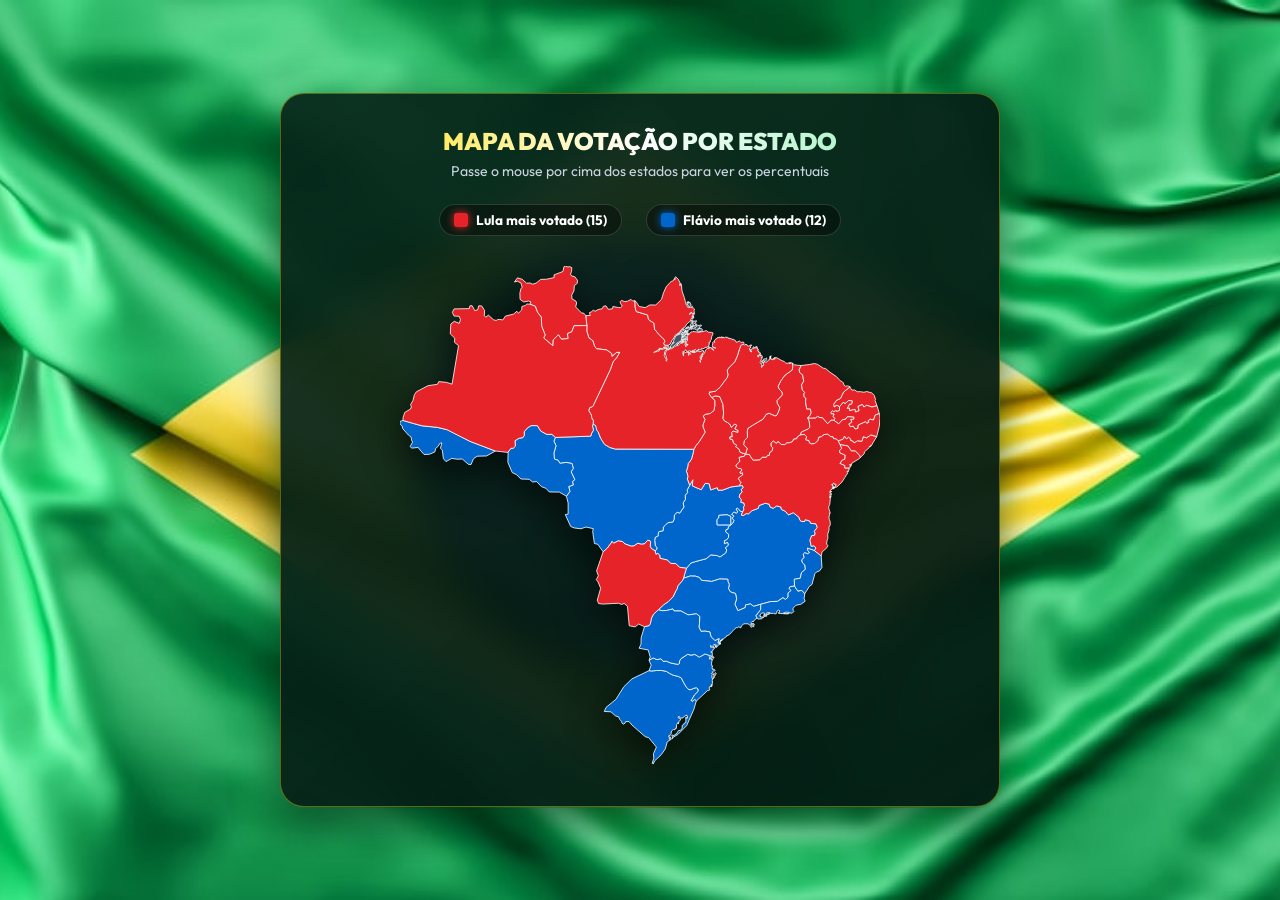
==== mapa.html @ a0fb15d9 "feat: integrar dados reais TSE 2026 e mapa interativo por estado" ====
<!DOCTYPE html>
<html lang="pt-BR">
<head>
  <meta charset="UTF-8">
  <meta name="viewport" content="width=device-width, initial-scale=1.0">
  <title>Mapa da Votação por Estado • Brasil</title>
  <link rel="preconnect" href="https://fonts.googleapis.com">
  <link rel="preconnect" href="https://fonts.gstatic.com" crossorigin>
  <link href="https://fonts.googleapis.com/css2?family=Outfit:wght@500;700;800;900&family=JetBrains+Mono:wght@600;800&display=swap" rel="stylesheet">
  <style>
    * {
      box-sizing: border-box;
      margin: 0;
      padding: 0;
    }

    body {
      font-family: 'Outfit', sans-serif;
      background: #061a12 url('assets/bandeira-brasil.jpg') center center / cover no-repeat fixed;
      color: #ffffff;
      min-height: 100vh;
      display: flex;
      flex-direction: column;
      align-items: center;
      justify-content: center;
      padding: 24px;
    }

    .map-card-standalone {
      background: linear-gradient(135deg, rgba(6, 36, 25, 0.92), rgba(4, 25, 18, 0.95));
      backdrop-filter: blur(20px);
      border: 1px solid rgba(255, 223, 0, 0.35);
      border-radius: 24px;
      padding: 32px;
      max-width: 720px;
      width: 100%;
      box-shadow: 0 16px 45px rgba(0, 0, 0, 0.5), 0 0 30px rgba(0, 156, 59, 0.25);
      position: relative;
    }

    .header-box {
      text-align: center;
      margin-bottom: 24px;
    }

    .header-box h1 {
      font-size: 1.5rem;
      font-weight: 900;
      background: linear-gradient(90deg, #ffdf00, #ffffff, #86efac);
      -webkit-background-clip: text;
      -webkit-text-fill-color: transparent;
      margin-bottom: 6px;
    }

    .header-box p {
      font-size: 0.88rem;
      color: #cbd5e1;
    }

    .legend-bar {
      display: flex;
      justify-content: center;
      gap: 24px;
      margin-bottom: 20px;
    }

    .legend-pill {
      display: flex;
      align-items: center;
      gap: 8px;
      font-size: 0.85rem;
      font-weight: 700;
      background: rgba(0, 0, 0, 0.4);
      padding: 6px 14px;
      border-radius: 999px;
      border: 1px solid rgba(255, 255, 255, 0.15);
    }

    .box-red { width: 14px; height: 14px; background: #e52329; border-radius: 3px; box-shadow: 0 0 8px #e52329; }
    .box-blue { width: 14px; height: 14px; background: #0066cc; border-radius: 3px; box-shadow: 0 0 8px #0066cc; }

    .map-frame {
      display: flex;
      justify-content: center;
      align-items: center;
      position: relative;
      padding: 10px;
    }

    .brazil-svg {
      width: 100%;
      max-width: 480px;
      height: auto;
      filter: drop-shadow(0 10px 20px rgba(0, 0, 0, 0.6));
    }

    /* Cores dos Estados - Customização solicitada */
    .state {
      cursor: pointer;
      fill: #475569;
      stroke: #ffffff;
      stroke-width: 0.6px;
      transition: fill 0.2s ease, filter 0.2s ease, stroke 0.2s ease;
    }

    .state.state-lula {
      fill: #e52329;
    }

    .state.state-flavio {
      fill: #0066cc;
    }

    .state:hover {
      filter: brightness(1.3) drop-shadow(0 0 6px rgba(255, 255, 255, 0.85));
      stroke: #ffdf00 !important;
      stroke-width: 1.8px !important;
    }

    /* Tooltip */
    .map-tooltip {
      position: fixed;
      pointer-events: none;
      background: rgba(10, 15, 26, 0.96);
      border: 1px solid #ffdf00;
      border-radius: 12px;
      padding: 10px 14px;
      box-shadow: 0 10px 30px rgba(0, 0, 0, 0.85);
      z-index: 99999;
      min-width: 190px;
      transform: translate(-50%, -120%);
      transition: opacity 0.15s ease, transform 0.15s ease;
    }

    .map-tooltip.hidden {
      opacity: 0;
      visibility: hidden;
    }

    .tt-header {
      display: flex;
      justify-content: space-between;
      align-items: baseline;
      border-bottom: 1px solid rgba(255, 255, 255, 0.15);
      padding-bottom: 4px;
      margin-bottom: 8px;
    }

    .tt-name { font-weight: 800; font-size: 0.92rem; color: #fff; }
    .tt-uf { font-family: 'JetBrains Mono', monospace; font-size: 0.75rem; color: #ffdf00; font-weight: 900; }

    .tt-cand-line {
      display: flex;
      justify-content: space-between;
      align-items: center;
      font-size: 0.82rem;
      margin-bottom: 4px;
    }

    .tt-cand-line strong {
      font-family: 'JetBrains Mono', monospace;
      font-weight: 800;
    }

    .tt-lula strong { color: #f87171; }
    .tt-flavio strong { color: #60a5fa; }

    .tt-status {
      margin-top: 6px;
      font-size: 0.74rem;
      font-weight: 700;
      text-align: center;
      padding: 3px 6px;
      border-radius: 6px;
      background: rgba(255, 255, 255, 0.08);
      color: #e2e8f0;
    }
  </style>
</head>
<body>

  <div class="map-card-standalone">
    <div class="header-box">
      <h1>MAPA DA VOTAÇÃO POR ESTADO</h1>
      <p>Passe o mouse por cima dos estados para ver os percentuais</p>
    </div>

    <div class="legend-bar">
      <div class="legend-pill">
        <span class="box-red"></span>
        <span>Lula mais votado (<strong id="count-lula">14</strong>)</span>
      </div>
      <div class="legend-pill">
        <span class="box-blue"></span>
        <span>Flávio mais votado (<strong id="count-flavio">13</strong>)</span>
      </div>
    </div>

    <div class="map-frame">
      <svg version="1.1" id="Layer_1" xmlns="http://www.w3.org/2000/svg" xmlns:xlink="http://www.w3.org/1999/xlink" x="0px" y="0px"
           class="brazil-svg" viewBox="0 0 353.845 367.766" enable-background="new 0 0 353.845 367.766"
           xml:space="preserve">
      <g>
          <polygon fill="#F3F3F3" stroke="#FFFFFF" stroke-linecap="round" stroke-linejoin="round" stroke-miterlimit="10" points="
              319.646,163.646 319.099,164.092 320.047,163.646 320.246,163.147 319.696,162.899     "/>
          <g>
              <polygon class="state" stroke="#FFFFFF" stroke-linecap="round" stroke-linejoin="round" stroke-miterlimit="10" points="
                  262.933,59.372 262.634,58.974 262.284,59.77 262.385,60.018" />

              <polygon class="state" stroke="#FFFFFF" stroke-linecap="round" stroke-linejoin="round" stroke-miterlimit="10" points="
                  260.837,59.72 260.486,59.57 260.137,60.118 260.387,60.217" />

              <polygon class="state" stroke="#FFFFFF" stroke-linecap="round" stroke-linejoin="round" stroke-miterlimit="10" points="
                  268.775,70.112 269.623,69.864 269.923,69.565 270.521,69.019 270.223,68.67 270.422,68.024 270.072,67.875 269.523,68.372
                  268.075,68.621 267.776,69.267 268.325,70.063" />

              <polygon class="state" stroke="#FFFFFF" stroke-linecap="round" stroke-linejoin="round" stroke-miterlimit="10" points="
                  266.977,69.715 266.478,70.709 266.878,71.256 266.429,71.853 266.627,72.002 267.525,71.206 267.576,70.709 267.276,70.46
                  267.326,69.963" />

              <polygon class="state" stroke="#FFFFFF" stroke-linecap="round" stroke-linejoin="round" stroke-miterlimit="10" points="
                  273.268,67.129 272.519,67.328 272.469,67.676 273.217,67.477" />

              <polygon class="state" stroke="#FFFFFF" stroke-linecap="round" stroke-linejoin="round" stroke-miterlimit="10" points="
                  273.168,66.682 273.667,66.582 273.667,66.283 272.868,66.532 272.469,66.98 273.168,66.98" />

              <polygon class="state" stroke="#FFFFFF" stroke-linecap="round" stroke-linejoin="round" stroke-miterlimit="10" points="
                  287.396,71.455 287.296,71.206 286.897,71.306 286.947,71.555" />

              <polygon class="state" stroke="#FFFFFF" stroke-linecap="round" stroke-linejoin="round" stroke-miterlimit="10" points="
                  317.301,166.48 317.699,166.778 317.999,166.629 317.949,165.982 317.699,166.331" />

              <polygon class="state" stroke="#FFFFFF" stroke-linecap="round" stroke-linejoin="round" stroke-miterlimit="10" points="
                  271.786,256.412 269.955,256.744 270.322,257.207 272.984,256.182 272.719,255.781" />

              <polygon class="state" stroke="#FFFFFF" stroke-linecap="round" stroke-linejoin="round" stroke-miterlimit="10" points="
                  269.523,257.273 268.658,257.439 268.392,258.037 268.126,258.068 268.126,258.5 269.89,258.068 270.488,258.137 270.521,257.805
                  270.022,257.738" />

              <polygon class="state" stroke="#FFFFFF" stroke-linecap="round" stroke-linejoin="round" stroke-miterlimit="10" points="
                  261.137,264.436 260.97,263.738 259.805,263.539 259.705,264.07 258.439,265.693 258.807,266.357 260.072,265.629
                  260.403,265.992 261.069,265.662 260.004,264.768 260.67,264.799" />

              <polygon class="state" stroke="#FFFFFF" stroke-linecap="round" stroke-linejoin="round" stroke-miterlimit="10" points="
                  231.231,288.252 230.582,288.055 230.383,288.602 229.535,289.297 230.333,290.342 230.582,290.143 230.482,289.744
                  231.082,289.197" />

              <polygon class="state" stroke="#FFFFFF" stroke-linecap="round" stroke-linejoin="round" stroke-miterlimit="10" points="
                  232.43,280.396 232.38,280.943 232.829,280.943 232.829,280.148" />

              <polygon class="state" stroke="#FFFFFF" stroke-linecap="round" stroke-linejoin="round" stroke-miterlimit="10" points="
                  235.924,277.463 236.124,277.512 236.474,276.518 238.271,275.125 236.273,276.418" />

              <polygon class="state" stroke="#FFFFFF" stroke-linecap="round" stroke-linejoin="round" stroke-miterlimit="10" points="
                  232.13,299.988 231.682,300.436 231.032,300.635 231.432,301.877 230.782,302.822 230.981,303.32 230.633,304.363
                  231.731,303.369 231.58,302.922 232.38,301.828 232.031,301.332 233.029,300.686" />

              <polygon id="MG" class="state" stroke="#FFFFFF" stroke-linecap="round" stroke-linejoin="round" stroke-miterlimit="10" points="
                  248.729,178.317 247.68,179.172 248.918,181.266 248.062,182.216 246.159,181.266 244.353,183.167 246.159,184.404
                  244.826,185.83 246.159,187.733 245.303,189.541 243.876,190.873 242.067,192.205 241.782,193.916 240.261,194.393
                  239.975,196.01 242.258,197.816 242.163,200.102 240.545,202.004 239.118,202.383 239.118,204.764 241.498,203.811
                  242.067,205.809 239.784,207.713 240.83,209.328 240.07,211.518 235.883,214.467 233.98,213.516 229.129,212.943 225.704,215.799
                  218.092,217.797 214.478,218.938 211.147,222.84 209.815,227.217 208.959,230.164 214.001,228.549 217.711,228.645
                  220.851,229.689 222.183,231.688 229.795,232.543 235.503,230.736 241.688,230.928 241.688,232.447 242.733,234.637
                  242.163,237.967 243.685,240.346 247.301,241.391 248.156,245.293 246.92,249.383 249.107,254.141 254.436,251.857
                  254.816,249.764 258.433,249.191 260.715,250.906 265.853,249.383 273.272,247.385 278.269,247.242 282.265,244.531
                  284.119,245.814 286.118,244.104 286.118,240.965 288.259,239.25 286.831,237.537 287.545,236.396 290.874,235.969
                  290.685,230.928 291.35,230.832 295.061,230.164 296.012,225.979 298.866,223.6 298.486,220.461 296.772,218.844 296.108,216.654
                  298.01,214.943 297.249,212.373 298.392,211.424 300.484,212.088 301.911,211.328 300.77,209.9 300.389,208.189 305.525,209.9
                  306.668,207.902 305.146,206.189 303.195,206.666 302.243,202.193 303.456,198.84 305.645,198.555 306.097,196.865
                  305.43,195.629 307.619,192.68 306.572,190.018 302.768,189.73 302.102,188.018 298.676,186.972 298.296,188.398 295.537,188.209
                  294.396,186.496 294.396,185.449 289.923,181.835 286.402,183.453 283.93,180.694 281.171,179.458 280.79,177.651 277.649,176.89
                  275.177,178.602 272.988,177.84 272.132,175.558 269.277,174.893 264.615,176.605 264.141,178.602 259.384,180.409
                  256.909,182.693 255.293,182.501 252.914,184.023 251.582,183.548 252.628,181.266 251.012,180.79" />

              <polygon id="GO" class="state" stroke="#FFFFFF" stroke-linecap="round" stroke-linejoin="round" stroke-miterlimit="10" points="
                  237.787,165.188 234.456,165.283 233.886,163.38 229.033,165.093 227.987,160.526 224.942,160.24 222.088,164.902
                  215.523,162.143 215.904,157.576 213.525,161.787 211.718,164.997 212.003,166.996 210.291,168.898 210.386,172.037
                  208.77,174.606 209.244,177.747 206.2,182.122 204.297,181.551 202.299,183.453 202.013,186.876 201.158,188.686 197.352,189.256
                  195.448,191.252 194.117,192.395 194.021,195.059 190.692,195.916 190.216,197.912 190.407,198.959 188.123,200.006
                  187.743,202.193 188.218,206.379 189.359,207.426 189.359,208.854 188.028,209.9 188.693,212.66 190.026,211.898 191.453,213.135
                  191.644,215.514 196.923,216.703 199.635,219.271 203.346,219.414 206.058,222.125 211.147,222.84 214.478,218.938
                  218.092,217.797 225.704,215.799 229.129,212.943 233.98,213.516 235.883,214.467 240.07,211.518 240.83,209.328 239.784,207.713
                  242.067,205.809 241.498,203.811 239.118,204.764 239.118,202.383 240.545,202.004 242.163,200.102 242.258,197.816
                  239.975,196.01 240.261,194.393 241.782,193.916 242.067,192.205 243.876,190.873 233.791,190.873 233.695,186.876
                  234.933,185.83 235.122,183.833 241.021,183.357 243.685,184.499 243.781,187.447 243.876,190.873 245.303,189.541
                  246.159,187.733 244.826,185.83 246.159,184.404 244.353,183.167 246.159,181.266 248.062,182.216 248.918,181.266
                  247.68,179.172 248.729,178.317 251.012,180.79 252.628,181.266 253.579,179.458 253.199,178.221 253.961,176.319
                  253.484,174.606 251.296,174.321 251.678,172.229 250.059,170.325 250.726,167.947 252.438,166.615 251.391,164.902
                  253.009,163.571 252.533,161.953 250.819,161.953 243.971,162.904" />

              <polygon id="TO" class="state" stroke="#FFFFFF" stroke-linecap="round" stroke-linejoin="round" stroke-miterlimit="10" points="
                  249.87,134.838 247.396,133.221 248.252,132.079 245.873,130.557 245.303,128.083 243.21,127.513 243.21,125.991 245.017,125.991
                  244.541,122.564 245.493,121.709 249.107,122.755 249.298,121.233 246.92,120.091 248.347,117.333 246.635,116.476
                  244.353,118.949 243.02,116.476 241.4,115.334 239.213,114.192 238.166,112.29 238.548,108.389 238.071,101.919 235.694,96.307
                  232.363,95.736 229.675,97.043 232.03,99.042 232.03,103.109 231.459,106.462 228.748,108.674 225.181,109.316 223.61,110.387
                  223.683,111.244 224.823,113.099 223.325,117.166 223.325,118.593 224.966,122.446 220.542,129.582 218.259,132.222
                  216.618,135.076 216.118,137.788 214.834,142.497 212.407,145.708 212.052,148.349 211.053,151.345 211.908,153.343
                  212.193,155.341 211.766,157.053 212.621,159.194 213.525,161.787 215.904,157.576 215.523,162.143 222.088,164.902
                  224.942,160.24 227.987,160.526 229.033,165.093 233.886,163.38 234.456,165.283 237.787,165.188 243.971,162.904
                  250.819,161.953 250.535,160.811 251.582,159.956 249.488,156.815 250.345,155.579 252.628,154.151 252.533,152.439
                  251.012,153.01 250.63,151.868 251.867,151.107 251.772,149.681 250.726,149.204 249.298,149.3 247.586,147.396 248.632,145.779
                  250.535,144.066 250.059,141.117 253.866,140.261 254.722,138.643 250.819,137.312" />

              <polygon id="RJ" class="state" stroke="#FFFFFF" stroke-linecap="round" stroke-linejoin="round" stroke-miterlimit="10" points="
                  293.158,239.49 290.874,235.969 287.545,236.396 286.831,237.537 288.259,239.25 286.118,240.965 286.118,244.104
                  284.119,245.814 282.265,244.531 278.269,247.242 273.272,247.385 265.853,249.383 265.853,252.998 262.428,257.945
                  263.199,259.527 263.798,260.291 266.761,260.059 267.027,259.23 268.092,259.164 267.027,258.633 266.062,258.898
                  265.497,258.533 266.095,258.068 265.129,258.17 265.463,257.207 266.661,255.781 268.392,255.75 268.891,256.412
                  267.859,257.439 269.423,256.711 270.555,255.617 272.852,255.584 273.252,256.115 275.314,256.08 276.413,256.428
                  277.262,256.381 277.811,255.732 277.61,255.236 277.711,254.639 279.259,253.545 279.808,254.092 279.708,255.336
                  278.809,255.732 278.959,255.982 280.207,256.131 284.8,256.428 286.696,256.381 286.547,255.982 284.8,256.281 282.653,255.883
                  284.501,255.186 286.696,255.285 286.797,255.781 288.495,255.832 289.044,256.031 290.393,254.59 289.843,253.893
                  289.743,252.301 291.89,250.113 295.533,249.367 298.679,247.129 297.931,245.092 298.38,241.711 296.393,239.203" />

              <polygon id="SP" class="state" stroke="#FFFFFF" stroke-linecap="round" stroke-linejoin="round" stroke-miterlimit="10" points="
                  265.853,252.998 265.853,249.383 260.715,250.906 258.433,249.191 254.816,249.764 254.436,251.857 249.107,254.141
                  246.92,249.383 248.156,245.293 247.301,241.391 243.685,240.346 242.163,237.967 242.733,234.637 241.688,232.447
                  241.688,230.928 235.503,230.736 229.795,232.543 222.183,231.688 220.851,229.689 217.711,228.645 214.001,228.549
                  208.959,230.164 208.389,231.688 204.772,235.875 204.394,237.775 203.44,239.393 201.252,243.865 197.828,247.385
                  194.213,249.859 190.407,253.475 193.356,254.141 196.591,253.949 199.635,253.189 201.158,252.809 202.109,254.33
                  203.061,254.33 207.056,254.33 212.384,257.186 218.663,256.424 220.945,258.326 220.757,263.463 220.375,266.127
                  221.898,269.363 224.942,269.172 228.368,269.744 229.318,273.357 232.173,276.213 235.218,274.689 234.456,277.734
                  236.125,278.635 236.175,277.912 235.525,278.16 235.725,276.717 237.172,275.225 238.321,274.877 240.717,273.135
                  240.418,272.887 242.614,271.895 244.861,269.557 246.392,267.848 247.823,266.623 248.854,266.588 249.787,265.895
                  250.719,266.623 251.318,266.656 251.717,265.297 253.548,263.738 256.443,263.771 257.541,264.436 257.608,264.734
                  258.474,264.832 258.606,264.336 259.072,264.234 259.339,263.572 258.807,263.539 258.74,262.977 259.506,262.082
                  260.57,262.182 261.302,260.988 263.199,259.527 262.428,257.945" />

              <polygon id="BA" class="state" stroke="#FFFFFF" stroke-linecap="round" stroke-linejoin="round" stroke-miterlimit="10" points="
                  327.932,147.063 324.364,145.493 326.077,143.068 327.932,142.497 328.217,139.5 324.221,137.646 324.078,136.075
                  325.648,134.363 324.364,131.508 323.079,128.797 321.653,127.37 319.654,127.227 319.226,125.799 317.514,125.799
                  315.372,123.944 312.519,124.23 310.521,125.799 308.809,126.085 308.095,128.511 305.812,130.794 303.527,131.081
                  301.815,130.366 301.531,128.654 299.104,128.083 299.818,125.799 297.963,124.087 295.061,124.468 292.683,126.085
                  292.492,127.227 290.113,127.513 289.352,129.416 286.879,130.271 285.167,130.271 283.643,131.603 281.265,131.603
                  278.602,129.225 277.46,130.652 275.177,128.939 273.368,130.652 273.559,132.841 274.796,133.982 274.321,136.36
                  272.513,137.501 272.132,139.69 270.989,139.5 269.944,141.022 267.185,140.832 265.376,142.83 260.145,143.116 257.576,139.024
                  254.722,138.643 253.866,140.261 250.059,141.117 250.535,144.066 248.632,145.779 247.586,147.396 249.298,149.3
                  250.726,149.204 251.772,149.681 251.867,151.107 250.63,151.868 251.012,153.01 252.533,152.439 252.628,154.151
                  250.345,155.579 249.488,156.815 251.582,159.956 250.535,160.811 250.819,161.953 252.533,161.953 253.009,163.571
                  251.391,164.902 252.438,166.615 250.726,167.947 250.059,170.325 251.678,172.229 251.296,174.321 253.484,174.606
                  253.961,176.319 253.199,178.221 253.579,179.458 252.628,181.266 251.582,183.548 252.914,184.023 255.293,182.501
                  256.909,182.693 259.384,180.409 264.141,178.602 264.615,176.605 269.277,174.893 272.132,175.558 272.988,177.84
                  275.177,178.602 277.649,176.89 280.79,177.651 281.171,179.458 283.93,180.694 286.402,183.453 289.923,181.835 294.396,185.449
                  294.396,186.496 295.537,188.209 298.296,188.398 298.676,186.972 302.102,188.018 302.768,189.73 306.572,190.018
                  307.619,192.68 305.43,195.629 306.097,196.865 305.645,198.555 303.456,198.84 302.243,202.193 303.195,206.666 305.146,206.189
                  306.668,207.902 305.525,209.9 310.517,213.857 311.16,210.732 314.305,208.146 315.453,206.107 314.505,204.965 314.754,202.627
                  315.403,200.736 315.304,197.703 316.353,194.371 316.202,192.631 317.201,190.742 317.051,188.156 316.452,186.764
                  316.202,185.223 316.702,183.036 316.402,182.788 316.702,182.142 317.051,182.441 317.301,181.892 316.751,181.645
                  316.852,180.998 316.152,179.059 316.054,177.319 316.801,175.729 317.201,171.701 317.85,169.313 317.449,169.414
                  317.001,170.955 316.702,170.806 316.801,169.911 317.151,169.612 316.801,169.463 317.25,169.065 316.852,168.867
                  317.25,167.922 317.899,168.668 318.099,168.419 317.65,167.275 316.952,167.374 316.901,165.982 317.449,166.131
                  317.301,165.286 318.299,164.789 318.148,164.391 319.497,163.248 318.948,163.347 318.849,162.701 319.297,162.651
                  319.447,161.955 318.799,161.855 318.898,161.357 318.148,161.309 318.299,161.01 319.148,161.06 319.398,160.065
                  320.097,160.115 320.146,160.91 320.296,161.159 320.795,160.612 320.844,161.159 321.595,161.159 321.295,161.905
                  320.895,161.855 320.746,163.198 322.043,162.899 325.887,159.17 327.867,156.004 330.098,152.474 329.698,152.208
                  329.632,151.214 329.964,151.082 330.098,151.745 330.363,151.811 331.163,149.688 330.63,149.49 330.563,148.894
                  327.932,148.918" />

              <path id="MT" class="state" stroke="#FFFFFF" stroke-linecap="round" stroke-linejoin="round" stroke-miterlimit="10" d="M156.346,203.24
                  l1.142,1.141l3.33-1.711l3.33,0.477l1.617,1.711l4.758,1.713l1.903-0.191l2.949-1.998l2.474,0.762l2.379-0.285l2.378-2.664
                  l1.713,0.381l0.38,1.047l-0.286,3.426l1.522,1.711l2.094,1.143l1.331-1.047v-1.428l-1.142-1.047l-0.475-4.186l0.38-2.188
                  l2.284-1.047l-0.191-1.047l0.477-1.996l3.329-0.857l0.096-2.664l1.331-1.143l1.903-1.996l3.807-0.57l0.854-1.809l0.286-3.423
                  l1.998-1.902l1.903,0.571l3.044-4.375l-0.475-3.14l1.616-2.569l-0.095-3.139l1.712-1.902l-0.285-1.999l1.808-3.21l-0.904-2.593
                  l-0.855-2.141l0.428-1.712l-0.285-1.998l-0.855-1.998l0.999-2.996l0.355-2.641l2.427-3.211l1.284-4.709l0.5-2.711l-57.941-0.143
                  l-3.996-1.142l-3.854-2.284l-2.854-4.423l-1.854-4.71c0,0-1-1.284-1.142-1.712c-0.143-0.429-0.571-2.854-0.571-2.854l-1.998-1.427
                  l-0.524,1.617l0.762,3.044l-1.333,2.093l-0.665,2.283l-26.069,0.952l-1.142,2.71l1.57,3.283l-1.57,5.708l0.429,4.282l2.712,0.855
                  l1.284,2.283l4.567-0.713l4.424,0.857l0.857,3.567l-1.571,2.569l2.712,5.708l-1.713,1.428l0.572,2.569l-3.141,0.999l0.571,3.853
                  l-2.459,3.379l1.264,5.025v8.153l-2.098,0.398l3.995,8.75l2.696,1.094l4.892,0.598l3.695-1.293l5.393,1.193l-0.5,1.988
                  l1.298,8.951l2.495,0.596l3.933,5.533l3.178-2.793L156.346,203.24z" />

              <polygon class="state" id="RS" stroke="#FFFFFF" stroke-linecap="round" stroke-linejoin="round" stroke-miterlimit="10" points="
                  215.714,320.738 214.667,320.357 217.235,316.076 219.899,313.508 219.71,311.795 218.378,310.844 216.569,311.32
                  214.478,312.271 213.052,312.271 211.053,310.463 209.054,306.941 207.342,303.613 205.153,302.566 201.348,301.615
                  198.873,300.379 196.211,298.762 192.976,298.191 188.98,298.191 185.364,298.57 183.62,298.275 171.023,304.363 165.032,310.133
                  159.191,319.432 151.903,325.398 150.604,328.383 155.53,328.646 158.924,331.697 161.122,332.293 161.988,334.215
                  163.452,335.875 163.384,336.668 164.583,337.729 165.981,336.934 166.381,335.875 168.843,335.807 171.04,338.459
                  180.825,347.012 183.354,347.674 189.013,354.637 186.883,359.477 187.082,362.857 185.951,366.57 186.449,367.764
                  187.647,364.881 192.641,360.205 195.536,356.029 197.033,350.758 200.129,348.77 199.829,348.371 198.532,348.869
                  198.432,347.773 199.629,347.477 197.934,346.879 198.232,346.082 199.23,345.984 199.829,344.988 200.129,342.803
                  201.527,341.707 202.725,341.906 203.125,340.613 203.724,340.912 203.923,338.027 205.021,336.535 205.121,337.631
                  205.722,335.74 206.818,334.547 206.818,333.752 205.121,333.156 205.021,332.559 205.621,331.762 206.021,332.758
                  207.019,333.254 208.616,333.156 209.614,331.861 211.612,331.166 212.012,333.254 211.312,333.553 211.212,332.857
                  210.612,332.758 210.812,336.535 209.314,337.232 209.216,338.027 208.117,338.525 207.917,341.111 206.52,342.305
                  205.321,342.404 203.623,345.189 202.825,345.189 202.226,346.184 200.629,345.785 200.329,346.283 201.028,347.277
                  200.43,348.172 200.828,348.57 201.327,347.477 204.822,345.389 211.312,338.824 216.604,326.889 218.351,320.922
                  218.663,320.547 217.33,319.502" />

              <polygon class="state" id="SC" stroke="#FFFFFF" stroke-linecap="round" stroke-linejoin="round" stroke-miterlimit="10" points="
                  224.823,285.988 220.686,288.344 217.401,286.346 214.478,286.844 212.052,286.273 207.199,289.414 205.985,291.197
                  206.058,292.98 204.844,293.695 199.706,292.695 196.425,291.34 193.927,291.41 192.356,289.484 189.502,290.197 186.648,288.984
                  183.603,290.621 185.153,294.27 183.62,298.275 185.364,298.57 188.98,298.191 192.976,298.191 196.211,298.762 198.873,300.379
                  201.348,301.615 205.153,302.566 207.342,303.613 209.054,306.941 211.053,310.463 213.052,312.271 214.478,312.271
                  216.569,311.32 218.378,310.844 219.71,311.795 219.899,313.508 217.235,316.076 214.667,320.357 215.714,320.738 217.33,319.502
                  218.663,320.547 226.838,312.867 227.688,313.016 228.336,312.471 227.937,311.176 228.186,310.182 229.285,309.934
                  229.435,308.641 229.885,308.59 229.535,310.133 229.834,309.982 230.282,307.746 230.333,305.807 230.184,305.605
                  230.433,304.465 229.834,302.873 230.033,301.68 230.433,301.23 229.834,300.834 229.885,300.039 230.732,299.691
                  230.832,299.393 230.533,298.893 231.432,298.348 231.932,298.646 232.33,298.1 231.381,297.203 231.032,297.75 230.533,297.551
                  230.732,296.756 230.184,296.707 230.033,295.762 230.533,294.867 229.783,294.619 229.634,292.777 230.083,290.689
                  229.285,289.496 228.535,289.695 227.786,289.545 228.685,288.998 227.837,287.955 229.034,288.75 230.233,287.793
                  228.248,287.129" />
              <polygon id="PR" class="state" stroke="#FFFFFF" stroke-linecap="round" stroke-linejoin="round" stroke-miterlimit="10" points="
                  234.456,277.734 235.218,274.689 232.173,276.213 229.318,273.357 228.368,269.744 224.942,269.172 221.898,269.363
                  220.375,266.127 220.757,263.463 220.945,258.326 218.663,256.424 212.384,257.186 207.056,254.33 203.061,254.33 202.109,254.33
                  201.158,252.809 199.635,253.189 196.591,253.949 193.356,254.141 190.407,253.475 186.887,256.709 185.364,259.564
                  184.604,263.369 183.556,265.082 180.196,265.885 177.763,274.082 177.664,278.756 176.28,281.801 182.956,283.033
                  184.454,288.203 183.603,290.621 186.648,288.984 189.502,290.197 192.356,289.484 193.927,291.41 196.425,291.34
                  199.706,292.695 204.844,293.695 206.058,292.98 205.985,291.197 207.199,289.414 212.052,286.273 214.478,286.844
                  217.401,286.346 220.686,288.344 224.823,285.988 228.248,287.129 230.233,287.793 230.184,284.873 229.085,284.475
                  230.033,284.375 231.132,282.336 232.28,281.49 231.682,281.291 231.082,281.49 231.032,280.943 229.585,281.043 229.085,281.143
                  229.385,280.695 228.485,279.9 229.934,280.396 230.482,280.098 230.932,280.695 231.631,279.6 231.381,278.807 231.932,279.004
                  232.33,278.705 232.28,279.502 232.879,279.9 233.478,279.451 233.777,279.65 233.029,280.297 233.129,281.143 233.528,281.094
                  234.377,279.65 236.125,278.635" />

              <polygon id="MS" class="state" stroke="#FFFFFF" stroke-linecap="round" stroke-linejoin="round" stroke-miterlimit="10" points="
                  184.604,263.369 185.364,259.564 186.887,256.709 190.407,253.475 194.213,249.859 197.828,247.385 201.252,243.865
                  203.44,239.393 204.394,237.775 204.772,235.875 208.389,231.688 208.959,230.164 209.815,227.217 211.147,222.84
                  206.058,222.125 203.346,219.414 199.635,219.271 196.923,216.703 191.644,215.514 191.453,213.135 190.026,211.898
                  188.693,212.66 188.028,209.9 185.935,208.758 184.413,207.047 184.698,203.621 184.318,202.574 182.605,202.193 180.227,204.857
                  177.848,205.143 175.375,204.381 172.426,206.379 170.522,206.57 165.765,204.857 164.148,203.146 160.818,202.67
                  157.488,204.381 156.346,203.24 152.922,207.902 149.744,210.695 144.914,224.754 146.21,228.334 144.714,231.219 146.012,232.91
                  147.909,237.584 145.413,246.336 146.411,248.82 149.407,249.219 160.988,248.623 163.485,249.518 165.182,248.721
                  167.679,250.811 168.976,265.23 173.371,266.027 175.966,263.938 180.196,265.885 183.556,265.082" />

              <polygon class="state" stroke="#FFFFFF" stroke-linecap="round" stroke-linejoin="round" stroke-miterlimit="10" points="
                  157.108,70.571 159.676,67.574 161.817,63.864 159.534,63.864 156.251,66.717 154.681,68.573" />

              <polygon id="PI" class="state" stroke="#FFFFFF" stroke-linecap="round" stroke-linejoin="round" stroke-miterlimit="10" points="
                  303.146,108.199 302.481,105.345 299.818,105.345 298.961,100.017 299.247,97.543 297.915,96.401 297.724,94.308 298.392,93.167
                  296.679,91.55 296.012,87.649 297.629,84.89 296.772,80.132 294.585,78.516 294.3,76.422 295.833,73.344 292.888,73.146
                  290.791,72.798 289.193,71.555 289.543,73.71 289.114,76.708 283.691,80.561 280.694,84.7 278.696,88.694 279.41,90.693
                  281.552,92.834 281.836,94.975 277.84,99.255 278.125,101.396 279.98,104.536 278.696,108.104 277.555,110.245 276.27,110.387
                  272.132,108.532 269.991,109.246 267.707,112.813 260.715,116.952 256.434,119.663 256.007,121.947 256.149,126.371
                  253.866,128.654 253.295,131.508 255.862,134.648 254.722,138.643 257.576,139.024 260.145,143.116 265.376,142.83
                  267.185,140.832 269.944,141.022 270.989,139.5 272.132,139.69 272.513,137.501 274.321,136.36 274.796,133.982 273.559,132.841
                  273.368,130.652 275.177,128.939 277.46,130.652 278.602,129.225 281.265,131.603 283.643,131.603 285.167,130.271
                  286.879,130.271 289.352,129.416 290.113,127.513 292.492,127.227 292.683,126.085 295.061,124.468 296.012,122.375
                  300.675,120.281 302.102,118.949 301.72,114.573 300.579,111.909 302.006,110.577" />

              <polygon id="MA" class="state" stroke="#FFFFFF" stroke-linecap="round" stroke-linejoin="round" stroke-miterlimit="10" points="
                  253.295,131.508 253.866,128.654 256.149,126.371 256.007,121.947 256.434,119.663 260.715,116.952 267.707,112.813
                  269.991,109.246 272.132,108.532 276.27,110.387 277.555,110.245 278.696,108.104 279.98,104.536 278.125,101.396 277.84,99.255
                  281.836,94.975 281.552,92.834 279.41,90.693 278.696,88.694 280.694,84.7 283.691,80.561 289.114,76.708 289.543,73.71
                  289.193,71.555 287.646,71.157 287.895,71.853 286.847,71.952 286.547,71.405 285.948,71.753 284.351,71.504 283.353,70.511
                  280.956,69.465 277.861,67.676 276.062,67.477 275.913,67.825 276.612,68.173 276.514,68.421 275.913,68.173 276.112,68.67
                  275.464,68.72 275.265,67.975 275.114,68.173 275.165,69.068 274.316,68.969 273.217,68.57 273.566,67.925 273.217,67.825
                  272.868,68.621 272.719,67.975 272.318,68.919 271.919,68.969 271.071,70.212 269.674,71.057 269.374,70.66 269.123,70.858
                  268.924,70.66 268.575,70.958 268.626,70.41 268.274,70.361 267.801,71.629 268.301,73.071 268.075,73.271 267.127,73.221
                  266.578,74.787 266.752,72.772 265.654,71.579 265.479,71.107 265.93,70.66 266.179,69.167 266.927,68.173 266.179,67.676
                  266.278,67.427 266.977,67.726 267.227,67.328 266.878,66.134 266.079,65.587 265.579,65.737 265.979,66.333 265.18,65.936
                  264.281,66.582 264.581,67.129 264.132,67.129 263.781,66.433 263.233,66.283 264.382,65.936 264.231,65.737 265.979,64.991
                  265.829,64.643 265.08,64.792 265.629,64.394 264.98,63.399 264.531,63.599 264.231,63.3 264.729,62.802 263.882,62.853
                  263.683,62.057 264.332,61.858 264.132,61.46 263.434,61.261 263.732,60.416 263.283,59.968 262.584,60.714 262.233,60.118
                  261.735,60.665 261.437,60.465 261.535,60.118 260.837,60.366 260.137,61.112 259.838,60.764 259.588,61.361 258.89,61.212
                  258.59,61.709 258.89,62.355 258.49,62.604 259.438,63.35 257.941,62.604 258.49,62.255 258.342,61.809 257.691,61.809
                  257.541,60.963 258.391,60.465 258.54,59.57 258.092,59.173 259.239,58.676 259.139,58.179 257.941,58.477 257.941,58.875
                  256.692,59.074 256.044,58.875 255.895,58.129 255.045,57.682 254.146,58.228 253.298,57.78 251.867,58.012 251.154,58.797
                  250.012,61.937 248.729,66.219 246.943,70.286 245.73,71.712 242.234,75.281 241.378,76.565 241.235,77.349 241.734,80.061
                  241.378,81.988 238.095,86.34 236.026,89.267 232.601,92.263 228.32,92.976 227.82,94.118 229.675,97.043 232.363,95.736
                  235.694,96.307 238.071,101.919 238.548,108.389 238.166,112.29 239.213,114.192 241.4,115.334 243.02,116.476 244.353,118.949
                  246.635,116.476 248.347,117.333 246.92,120.091 249.298,121.233 249.107,122.755 245.493,121.709 244.541,122.564
                  245.017,125.991 243.21,125.991 243.21,127.513 245.303,128.083 245.873,130.557 248.252,132.079 247.396,133.221 249.87,134.838
                  250.819,137.312 254.722,138.643 255.862,134.648" />

              <path id="PA" class="state" stroke="#FFFFFF" stroke-linecap="round" stroke-linejoin="round" stroke-miterlimit="10" d="M228.32,92.976
                  l4.28-0.713l3.426-2.996l2.068-2.926l3.283-4.352l0.356-1.927l-0.499-2.712l0.143-0.784l0.856-1.284l3.496-3.568l1.213-1.427
                  l1.785-4.067l1.283-4.282l1.143-3.14l0.713-0.785l1.431-0.232l0.351-0.845l-0.25-0.696l-0.699-0.199l-1.298,0.397l-0.749-0.944
                  l-0.599-0.249l-1.599,0.945l-0.848-0.199l-0.101-0.597l-0.6-0.795h-0.798l-0.201-0.596l-0.348-0.1l-0.85,0.398l-0.448-0.796
                  l-1.149,0.15v-0.398l-1.249,0.05v-0.547l-0.398-0.149l-0.449,0.398l-0.35-0.199l-0.05-0.498h-0.448l-0.65,0.498l-0.898,0.199
                  l-0.349-0.747l-0.35,0.1l0.05,0.647l-0.5-0.1V52.41l-0.499-0.248l-0.35,0.448l0.3,0.348l-0.699-0.199l-0.199-0.448l-0.499,0.099
                  l-0.101,0.547l-0.897-0.348l-1.1,0.746l0.101,0.398l-0.399-0.149l-0.849,0.646l-0.599,0.995l0.35,1.193l-0.899-0.646l-0.699,0.746
                  l0.05,0.547l0.398,0.398l-0.448,0.099l-0.249,1.243l0.35,0.846l0.599,0.199l1.598,0.646l-1.598-0.397l-1.148,0.497l-0.05,0.349
                  l1.447,1.193l-1.796-1.243l0.049-0.696l-0.6,0.248l-0.249-0.596h-0.399l-0.2,0.696l-0.998,0.498l0.15-0.597l-0.399-0.049
                  l-1.798,1.591l-0.648,2.162l-1.748,1.792l0.349,0.82l-1.097,0.497l0.35,1.642l-0.849,0.795v1.392l-0.601-1.542l0.7-0.745
                  l-0.4-1.89l2.472-3.182l0.074-1.293l-0.398-0.348l-2.347,1.144l-0.499-0.448l-1.598,0.05l-0.998,0.747l-1.896,0.248l-1.049-0.398
                  l-1.199-0.298l-0.349,0.448l0.748,1.441l-0.548-0.498l-0.699,0.349l-0.102,0.995l-0.148-1.243l0.499-0.199v-0.597l-2.146-0.298
                  l-2.047,0.695l0.049,2.138l-0.549-2.188l0.65-0.547l-0.898-0.198l1.846-0.746l0.299-0.895l0.85,0.547l0.101,0.746l1.147,0.298
                  l0.15-0.696l1.048-0.299l0.2,0.397l1.397,0.249l0.35-0.348l0.1-0.498l0.4-0.298v0.497l1.098,0.149l0.349-0.298l-0.15-0.596
                  l0.15-0.299l0.2,0.448l0.999,0.596l1.099-0.348l0.249-0.945l0.1,0.995l2.246-0.746l-0.099-0.497l0.848,0.199l1.849-0.845
                  l-0.102-0.298l0.599,0.149l1.898-0.696l0.648-2.138l-0.05-0.696l-0.499,0.199l0.749-0.597l0.599-0.249l-0.15-1.094l0.851-0.697
                  l0.149-1.989l0.947-1.94v-0.894l-0.947-0.299l-2.396-0.199l-1.498-1.144l-1.397,0.398l-4.145,0.82l-4.394-0.597l-0.399,0.522
                  l-0.648-0.248l-1.897,1.491l0.049,0.747l-0.397-0.547l-0.749,1.591v2.834l0.248,0.349l-0.349,0.05l-0.698,0.945l-0.4,1.641
                  l1.798,0.099l-0.948,0.199l0.648,0.348l-1.423-0.249l0.025,1.541l-0.699-1.69l0.4-1.144l-0.3-0.796l-1.398,0.149l-0.1,0.497
                  l-2.047,0.449l-1.399,1.342l-2.395,0.746l-0.499,0.547l-2.098,1.243l-1.847,0.299l-0.249,0.696l-1.149-0.049l-0.648,0.447
                  l-0.767,2.502l0.301,0.812l0.998,3.48l-0.399,0.598l0.1,0.546l-0.398-0.646l0.199-0.498l-1.598-3.033l0.399-2.917l1.016-1.441
                  l0.698-0.299l0.85,0.199l0.05-0.447l-0.85-0.398l-2.397,0.298l-1.047,0.348l-1.398-0.099l-1.198,0.944l0.051,0.498l-1.048,0.049
                  l-2.597,0.946h-0.301l0.5-0.448l2.197-0.795l0.798-1.144l0.948-0.647l2.297,0.15l0.749-1.193l1.997,0.149l1.648-0.646
                  l-0.517-0.646l0.019-0.01l-2.566-0.17l-0.571-1.332l0.762-1.332l-0.38-1.333l-1.143-0.951l-3.044-3.235l-3.045-3.615l-0.381-4.376
                  l-1.521-0.952l-2.475-1.712l-0.76-3.425l-8.182-2.474l-0.951-3.234l-0.209-4.816l-1.696,0.249l-1.148-1.194l-2.545,1.292
                  l-1.997,0.398l-2.546-0.945l-0.999,0.995l0.45,1.492l1.198,1.69l-1.298,1.094h-1.498l-4.144-0.795l-0.3,1.69l-3.145,0.398
                  l-1.647-2.586l-1.947,0.398l-0.849,1.79l-2.996,0.547l-2.445,1.442l-0.95-1.193l-1.397,1.441l-1.648,0.598l0.599,2.138
                  l-3.294,0.05l0.845,7.336l-0.072,4.139l1.57,4.995l2.854,1.998l1.285,4.138l1.426,1.855l7.421,0.856l3.711,2.569l0.285,2.282
                  l3.283-2.854h2.284l-2.141,3.71l-2.568,2.997l-2.141,5.994l-12.844,26.972l-2.284,0.856l-0.713,2.284l1.999,3.282l0.142,1.57
                  l0.427,1.57l0.857,0.429l-0.143,2.854l1.998,1.427c0,0,0.428,2.426,0.571,2.854c0.143,0.428,1.142,1.712,1.142,1.712l1.854,4.71
                  l2.854,4.423l3.854,2.284l3.996,1.142l57.941,0.143l1.641-2.854l2.283-2.641l4.424-7.136l-1.641-3.853v-1.427l1.498-4.067
                  l-1.141-1.855l-0.072-0.856l1.57-1.071l3.567-0.642l2.711-2.212l0.571-3.354v-4.067l-2.355-1.999l-1.854-2.925L228.32,92.976z" />

              <polygon id="DF" class="state" stroke="#FFFFFF" stroke-linecap="round" stroke-linejoin="round" stroke-miterlimit="10" points="
                  243.685,184.499 241.021,183.357 235.122,183.833 234.933,185.83 233.695,186.876 233.791,190.873 243.876,190.873
                  243.781,187.447" />
          </g>

          <g>
              <polygon class="state" stroke="#FFFFFF" stroke-linecap="round" stroke-linejoin="round" stroke-miterlimit="10" points="
                  211.845,27.945 212.012,28.675 212.343,28.741 212.776,29.967 213.642,30.1 214.606,28.807 213.575,26.619 213.275,26.619
                  213.275,26.984 212.178,27.448       "/>
              <polygon class="state" stroke="#FFFFFF" stroke-linecap="round" stroke-linejoin="round" stroke-miterlimit="10" points="
                  212.012,26.885 212.144,27.282 213.008,26.917 212.976,26.52 212.109,26.222 211.645,26.719 211.744,26.885         "/>
              <polygon class="state" stroke="#FFFFFF" stroke-linecap="round" stroke-linejoin="round" stroke-miterlimit="10" points="
                  215.406,29.835 215.205,29.371 215.006,29.636 215.306,29.967         "/>
              <polygon class="state" stroke="#FFFFFF" stroke-linecap="round" stroke-linejoin="round" stroke-miterlimit="10" points="
                  216.454,36.738 216.121,36.738 215.688,37.07 215.654,37.435 216.221,37.269       "/>
              <polygon class="state" stroke="#FFFFFF" stroke-linecap="round" stroke-linejoin="round" stroke-miterlimit="10" points="
                  215.771,38.91 216.37,38.446 216.646,37.518 216.347,37.518 216.171,37.924 215.872,37.891 215.639,38.123      "/>
              <polygon class="state" stroke="#FFFFFF" stroke-linecap="round" stroke-linejoin="round" stroke-miterlimit="10" points="
                  219.797,46.913 218.986,47.552 219.118,47.907 219.527,48.369 220.146,48.546 222.279,48.12 222.987,47.09 222.442,46.241
                  220.789,46.058      "/>
              <polygon class="state" stroke="#FFFFFF" stroke-linecap="round" stroke-linejoin="round" stroke-miterlimit="10" points="
                  197.483,60.614 197.934,60.963 199.23,60.714 199.729,60.316 199.13,59.919        "/>
              <polygon class="state" stroke="#FFFFFF" stroke-linecap="round" stroke-linejoin="round" stroke-miterlimit="10" points="
                  194.536,60.515 194.836,60.714 196.534,60.267 195.835,60.018         "/>
              <polygon class="state" stroke="#FFFFFF" stroke-linecap="round" stroke-linejoin="round" stroke-miterlimit="10" points="
                  190.943,61.809 191.667,61.51 191.692,61.013 190.843,61.51       "/>
              <polygon class="state" stroke="#FFFFFF" stroke-linecap="round" stroke-linejoin="round" stroke-miterlimit="10" points="
                  207.318,54.847 207.967,51.267 207.717,50.123 206.52,50.073 203.374,51.465 201.576,55.394 201.977,56.239 201.426,57.233
                  199.929,57.78 199.629,58.924 199.23,59.72 200.229,60.316 203.974,57.432 204.073,56.886 205.87,55.891        "/>
              <polygon class="state" stroke="#FFFFFF" stroke-linecap="round" stroke-linejoin="round" stroke-miterlimit="10" points="
                  201.127,56.189 200.579,57.184 201.028,56.985 201.477,56.388         "/>
              <polygon class="state" stroke="#FFFFFF" stroke-linecap="round" stroke-linejoin="round" stroke-miterlimit="10" points="
                  205.071,57.582 205.722,56.836 204.272,57.432 204.123,58.079         "/>
              <polygon class="state" stroke="#FFFFFF" stroke-linecap="round" stroke-linejoin="round" stroke-miterlimit="10" points="
                  207.768,55.642 208.218,54.946 208.218,53.703 207.717,54.3 207.567,55.046 205.87,56.289 206.67,56.289        "/>
              <polygon class="state" stroke="#FFFFFF" stroke-linecap="round" stroke-linejoin="round" stroke-miterlimit="10" points="
                  208.641,55.816 209.739,55.369 209.59,55.12 207.793,55.816 207.394,56.612 208.291,56.413         "/>
              <polygon class="state" stroke="#FFFFFF" stroke-linecap="round" stroke-linejoin="round" stroke-miterlimit="10" points="
                  209.516,54.101 208.517,54.548 208.366,55.145 209.415,54.399         "/>
              <polygon class="state" stroke="#FFFFFF" stroke-linecap="round" stroke-linejoin="round" stroke-miterlimit="10" points="
                  210.913,52.062 210.612,52.311 210.289,51.813 209.04,52.808 208.666,53.305 208.517,54.349 210.963,52.858         "/>
              <polygon class="state" stroke="#FFFFFF" stroke-linecap="round" stroke-linejoin="round" stroke-miterlimit="10" points="
                  210.714,53.455 209.864,53.902 209.864,54.449 210.413,54.748 210.763,53.952      "/>
              <polygon class="state" stroke="#FFFFFF" stroke-linecap="round" stroke-linejoin="round" stroke-miterlimit="10" points="
                  210.763,55.394 210.863,54.896 210.512,55.096 209.964,55.096 210.264,55.493      "/>
              <polygon class="state" stroke="#FFFFFF" stroke-linecap="round" stroke-linejoin="round" stroke-miterlimit="10" points="
                  211.461,53.852 211.263,53.553 211.212,54.151        "/>
              <polygon class="state" stroke="#FFFFFF" stroke-linecap="round" stroke-linejoin="round" stroke-miterlimit="10" points="
                  208.417,51.565 208.167,52.56 208.167,53.106 208.517,52.51       "/>
              <polygon class="state" stroke="#FFFFFF" stroke-linecap="round" stroke-linejoin="round" stroke-miterlimit="10" points="
                  208.816,52.261 209.564,51.813 209.64,51.192 208.94,51.59        "/>
              <polygon class="state" stroke="#FFFFFF" stroke-linecap="round" stroke-linejoin="round" stroke-miterlimit="10" points="
                  208.268,50.869 208.017,50.272 208.066,50.869        "/>
              <polygon class="state" stroke="#FFFFFF" stroke-linecap="round" stroke-linejoin="round" stroke-miterlimit="10" points="
                  209.465,48.73 208.816,48.929 208.916,49.675 208.417,50.172 208.717,50.521 209.365,49.824 209.365,49.377 210.812,48.482
                  210.063,48.382 209.664,47.935       "/>
              <polygon class="state" stroke="#FFFFFF" stroke-linecap="round" stroke-linejoin="round" stroke-miterlimit="10" points="
                  204.921,50.073 204.622,50.571 206.42,49.725 206.22,49.278       "/>
              <polygon class="state" stroke="#FFFFFF" stroke-linecap="round" stroke-linejoin="round" stroke-miterlimit="10" points="
                  207.268,47.687 206.568,48.73 206.568,49.079 209.116,47.438 209.116,46.245 207.816,46.891        "/>
              <polygon class="state" stroke="#FFFFFF" stroke-linecap="round" stroke-linejoin="round" stroke-miterlimit="10" points="
                  208.466,48.979 207.368,49.477 207.417,49.824 208.466,49.377         "/>
              <polygon class="state" stroke="#FFFFFF" stroke-linecap="round" stroke-linejoin="round" stroke-miterlimit="10" points="
                  211.212,48.283 210.014,47.835 210.313,48.134        "/>
              <polygon class="state" stroke="#FFFFFF" stroke-linecap="round" stroke-linejoin="round" stroke-miterlimit="10" points="
                  213.609,46.145 213.31,45.3 211.861,45.996 210.313,45.996 209.864,47.14 209.964,47.438 211.362,47.785 211.461,48.134
                  212.012,47.487 213.209,47.09        "/>
              <polygon class="state" stroke="#FFFFFF" stroke-linecap="round" stroke-linejoin="round" stroke-miterlimit="10" points="
                  212.109,47.885 211.062,48.83 211.961,48.83      "/>
              <polygon class="state" stroke="#FFFFFF" stroke-linecap="round" stroke-linejoin="round" stroke-miterlimit="10" points="
                  211.212,49.178 210.362,49.228 209.116,50.919 209.964,51.018         "/>
              <polygon class="state" stroke="#FFFFFF" stroke-linecap="round" stroke-linejoin="round" stroke-miterlimit="10" points="
                  211.712,49.328 211.362,49.377 210.213,50.968 211.712,50.67      "/>
              <polygon class="state" stroke="#FFFFFF" stroke-linecap="round" stroke-linejoin="round" stroke-miterlimit="10" points="
                  212.46,49.775 211.961,50.073 212.012,50.471         "/>
              <polygon class="state" stroke="#FFFFFF" stroke-linecap="round" stroke-linejoin="round" stroke-miterlimit="10" points="
                  212.859,45.2 212.66,44.553 211.013,45.349 210.963,45.697 212.012,45.498         "/>
              <polygon class="state" stroke="#FFFFFF" stroke-linecap="round" stroke-linejoin="round" stroke-miterlimit="10" points="
                  217.203,45.051 216.604,44.454 215.406,44.553 215.306,45.846 215.555,46.394 217.752,46.344 217.902,46.891 218.427,47.164
                  221.072,45.523 220.647,44.952 222.396,43.907 221.846,43.41 220.947,43.808 219.4,43.858 218.4,44.902         "/>
              <polygon class="state" stroke="#FFFFFF" stroke-linecap="round" stroke-linejoin="round" stroke-miterlimit="10" points="
                  214.906,46.145 214.508,45.598 213.958,45.647 213.908,46.245 214.558,46.741      "/>
              <polygon class="state" stroke="#FFFFFF" stroke-linecap="round" stroke-linejoin="round" stroke-miterlimit="10" points="
                  214.208,44.852 213.758,44.752 213.908,45.25 214.208,45.25       "/>
              <polygon class="state" stroke="#FFFFFF" stroke-linecap="round" stroke-linejoin="round" stroke-miterlimit="10" points="
                  215.106,44.852 214.407,44.752 214.707,45.2 215.056,45.151       "/>
              <polygon class="state" stroke="#FFFFFF" stroke-linecap="round" stroke-linejoin="round" stroke-miterlimit="10" points="
                  215.256,44.106 216.204,43.957 216.754,43.559 215.904,43.261 215.654,42.216 215.904,40.376 215.355,40.327 215.505,39.73
                  214.657,40.128 214.558,41.471 214.757,42.664 214.058,43.062 213.858,44.255 215.106,44.553       "/>
              <polygon class="state" stroke="#FFFFFF" stroke-linecap="round" stroke-linejoin="round" stroke-miterlimit="10" points="
                  216.154,41.869 216.803,42.565 217.902,41.918 218.552,40.426 218.151,40.178 218.002,40.675 216.354,40.625        "/>
              <polygon class="state" stroke="#FFFFFF" stroke-linecap="round" stroke-linejoin="round" stroke-miterlimit="10" points="
                  217.802,43.559 217.004,44.057 217.401,44.206 218.701,43.907 218.851,42.962 218.102,42.664       "/>
              <polygon class="state" stroke="#FFFFFF" stroke-linecap="round" stroke-linejoin="round" stroke-miterlimit="10" points="
                  215.505,63.35 216.255,63.647 217.303,63.449 217.752,63.002 215.705,63.002       "/>
              <polygon class="state" stroke="#FFFFFF" stroke-linecap="round" stroke-linejoin="round" stroke-miterlimit="10" points="
                  222.894,65.563 223.393,64.866 223.243,64.568 222.894,65.164         "/>
              <polygon class="state" stroke="#FFFFFF" stroke-linecap="round" stroke-linejoin="round" stroke-miterlimit="10" points="
                  222.346,66.831 222.744,66.582 222.645,66.283 221.996,66.831         "/>
              <polygon class="state" stroke="#FFFFFF" stroke-linecap="round" stroke-linejoin="round" stroke-miterlimit="10" points="
                  227.736,60.068 227.937,60.068 228.186,59.67 227.837,59.62       "/>

              <polygon id="ES" class="state" stroke="#FFFFFF" stroke-linecap="round" stroke-linejoin="round" stroke-miterlimit="10" points="
                  300.389,208.189 300.77,209.9 301.911,211.328 300.484,212.088 298.392,211.424 297.249,212.373 298.01,214.943 296.108,216.654
                  296.772,218.844 298.486,220.461 298.866,223.6 296.012,225.979 295.061,230.164 291.35,230.832 290.685,230.928 290.874,235.969
                  293.158,239.49 296.393,239.203 298.38,241.711 299.428,239.623 299.927,239.324 301.674,236.24 303.722,234.748 305.818,226.893
                  307.066,225.549 309.163,224.854 311.061,222.318 310.517,213.857 305.525,209.9" />

              <polygon id="SE" class="state" stroke="#FFFFFF" stroke-linecap="round" stroke-linejoin="round" stroke-miterlimit="10" points="
                  338.778,139.356 335.496,136.218 332.641,136.218 330.357,132.65 324.364,131.508 325.648,134.363 324.078,136.075
                  324.221,137.646 328.217,139.5 327.932,142.497 326.077,143.068 324.364,145.493 327.932,147.063 327.932,148.918
                  330.563,148.894 331.096,148.761 331.296,149.292 331.896,148.098 331.762,147.501 331.962,146.838 331.362,146.375
                  332.628,146.573 332.095,147.302 332.228,147.833 333.126,145.346 338.451,142.082 339.314,141.237" />

              <polygon id="AL" class="state" stroke="#FFFFFF" stroke-linecap="round" stroke-linejoin="round" stroke-miterlimit="10" points="
                  343.915,126.656 341.489,125.799 340.49,129.225 337.351,128.797 334.782,130.366 333.782,128.939 332.213,128.654
                  332.213,127.37 330.644,126.228 329.073,127.37 327.646,125.372 326.647,127.655 323.079,128.797 324.364,131.508 330.357,132.65
                  332.641,136.218 335.496,136.218 338.778,139.356 339.314,141.237 342.246,138.369 342.312,137.042 345.975,133.86
                  345.975,132.866 346.44,133.396 347.238,132.666 346.905,132.07 347.505,132.467 348.57,130.479 351.398,125.805 347.197,124.516" />

              <polygon id="RN" class="state" stroke="#FFFFFF" stroke-linecap="round" stroke-linejoin="round" stroke-miterlimit="10" points="
                  328.073,101.539 330.785,99.113 333.64,99.684 332.784,101.824 331.356,101.824 329.645,104.965 331.356,104.821 331.499,106.677
                  335.352,105.678 335.78,107.676 338.492,106.677 337.636,103.537 340.918,102.109 341.917,103.965 344.057,102.681
                  347.911,103.965 351.648,103.03 350.3,99.351 350.15,99.202 350.55,98.555 349.7,95.423 347.754,93.533 343.96,92.539
                  342.014,93.085 339.316,92.638 337.071,92.688 335.174,91.345 333.076,91.494 331.629,89.158 331.629,89.158 326.933,92.976
                  324.649,97.686 321.795,98.971 319.654,101.967 320.082,103.965 322.08,102.681 323.937,103.823 326.79,100.541" />

              <polygon id="PB" class="state" stroke="#FFFFFF" stroke-linecap="round" stroke-linejoin="round" stroke-miterlimit="10" points="
                  326.361,113.241 328.502,112.956 329.787,111.101 334.496,111.386 334.496,112.813 332.213,113.099 333.068,115.097
                  330.785,116.381 331.928,118.521 334.068,118.094 335.496,120.233 337.636,119.663 337.779,117.237 343.202,114.811
                  344.057,115.953 345.627,115.239 345.057,114.098 346.627,112.956 349.053,113.527 350.337,109.959 353.19,108.817
                  353.047,107.704 351.648,103.03 347.911,103.965 344.057,102.681 341.917,103.965 340.918,102.109 337.636,103.537
                  338.492,106.677 335.78,107.676 335.352,105.678 331.499,106.677 331.356,104.821 329.645,104.965 331.356,101.824
                  332.784,101.824 333.64,99.684 330.785,99.113 328.073,101.539 326.79,100.541 323.937,103.823 323.937,106.391 322.65,106.962
                  320.938,106.677 319.654,107.391 318.799,106.534 317.655,107.961 317.799,108.959 319.939,109.103 319.226,110.958
                  320.511,112.528 319.797,113.669 323.365,116.381" />

              <polygon id="PE" class="state" stroke="#FFFFFF" stroke-linecap="round" stroke-linejoin="round" stroke-miterlimit="10" points="
                  353.19,108.817 350.337,109.959 349.053,113.527 346.627,112.956 345.057,114.098 345.627,115.239 344.057,115.953
                  343.202,114.811 337.779,117.237 337.636,119.663 335.496,120.233 334.068,118.094 331.928,118.521 330.785,116.381
                  333.068,115.097 332.213,113.099 334.496,112.813 334.496,111.386 329.787,111.101 328.502,112.956 326.361,113.241
                  323.365,116.381 319.797,113.669 317.799,113.527 315.23,116.238 311.521,111.814 309.38,111.671 307.81,110.815 306.383,111.957
                  302.815,112.1 300.579,111.909 301.72,114.573 302.102,118.949 300.675,120.281 296.012,122.375 295.061,124.468 297.963,124.087
                  299.818,125.799 299.104,128.083 301.531,128.654 301.815,130.366 303.527,131.081 305.812,130.794 308.095,128.511
                  308.809,126.085 310.521,125.799 312.519,124.23 315.372,123.944 317.514,125.799 319.226,125.799 319.654,127.227
                  321.653,127.37 323.079,128.797 326.647,127.655 327.646,125.372 329.073,127.37 330.644,126.228 332.213,127.37 332.213,128.654
                  333.782,128.939 334.782,130.366 337.351,128.797 340.49,129.225 341.489,125.799 343.915,126.656 347.197,124.516
                  351.398,125.805 353.296,118.396 353.845,112.528" />

              <polygon id="RO" class="state" stroke="#FFFFFF" stroke-linecap="round" stroke-linejoin="round" stroke-miterlimit="10" points="
                  124.569,162.477 127.71,161.478 127.138,158.908 128.852,157.48 126.139,151.773 127.71,149.204 126.853,145.637 122.429,144.78
                  117.862,145.493 116.579,143.21 113.867,142.354 113.438,138.073 115.008,132.364 113.438,129.082 114.58,126.371
                  112.012,124.087 108.158,124.087 103.734,121.661 101.308,117.666 96.599,117.666 93.744,119.521 91.604,122.232 91.604,124.944
                  90.605,126.514 87.894,126.942 84.753,128.797 85.039,132.792 83.469,134.363 81.757,134.363 79.532,137.421 79.712,137.44
                  79.513,144.699 82.708,152.258 86.102,153.949 89.098,157.032 95.289,157.23 97.686,159.22 100.78,158.922 104.176,162.602
                  107.571,163.894 110.065,166.58 117.456,166.679 122.681,169.708 125.141,166.329" />

              <polygon id="AP" class="state" stroke="#FFFFFF" stroke-linecap="round" stroke-linejoin="round" stroke-miterlimit="10" points="
                  174.328,33.609 182.51,36.083 183.271,39.508 185.745,41.22 187.267,42.172 187.647,46.548 190.692,50.164 193.736,53.398
                  194.879,54.349 195.259,55.682 194.497,57.014 195.068,58.346 197.635,58.516 199.081,57.73 200.928,54.051 201.527,53.852
                  202.675,51.217 206.07,48.879 207.567,46.642 210.213,44.852 211.413,42.813 214.208,40.426 214.258,39.681 215.406,38.288
                  215.456,36.548 216.006,36.1 216.306,36.2 217.252,35.255 217.004,34.808 215.805,35.404 215.256,35.105 214.807,34.459
                  214.208,34.957 214.157,35.305 213.159,35.603 213.908,35.205 213.758,34.907 214.407,34.26 214.957,34.211 215.456,34.957
                  215.955,35.105 216.854,34.658 216.954,33.763 216.754,32.918 217.054,31.674 216.405,31.028 214.108,30.432 212.809,30.68
                  211.761,30.183 211.812,29.586 211.062,28.542 211.162,27.896 210.464,27.796 210.812,27.448 210.313,26.006 209.614,23.371
                  207.917,18.398 207.368,13.375 207.118,12.829 206.67,13.077 206.42,14.62 206.37,12.382 205.172,9.796 203.125,7.906
                  202.675,8.702 202.626,10.194 202.275,9.249 201.627,10.741 199.879,11.487 199.03,12.232 196.234,15.315 194.236,19.79
                  192.791,24.565 188.497,28.741 184.203,28.691 180.808,30.68 176.266,29.835 174.268,26.702 173.168,25.559 173.377,30.375" />

              <polygon id="AC" class="state" stroke="#FFFFFF" stroke-linecap="round" stroke-linejoin="round" stroke-miterlimit="10" points="
                  34.662,120.662 27.527,118.949 16.253,117.808 9.973,116.096 2.199,113.858 0.134,114.5 0,116.356 1.532,117.948 2.131,120.037
                  6.224,124.611 8.221,126.103 8.521,128.191 9.22,129.882 7.523,133.064 8.521,134.258 13.413,133.761 14.313,135.054
                  17.707,138.932 21.701,138.833 25.695,137.042 26.294,134.457 27.792,133.263 29.688,130.479 30.887,130.479 29.789,134.357
                  31.187,135.749 31.985,142.015 33.882,144.203 38.176,141.816 41.87,142.412 45.964,142.313 50.357,146.192 52.354,146.391
                  54.151,142.114 56.848,140.225 63.837,140.026 70.312,136.403 51.502,129.225" />

              <polygon id="CE" class="state" stroke="#FFFFFF" stroke-linecap="round" stroke-linejoin="round" stroke-miterlimit="10" points="
                  329.781,88.412 328.383,88.61 327.285,87.666 326.786,86.124 326.187,85.428 324.589,84.632 321.743,81.549 317.051,78.366
                  313.706,75.582 312.009,75.333 307.715,72.449 305.469,71.902 301.823,72.647 295.833,73.344 294.3,76.422 294.585,78.516
                  296.772,80.132 297.629,84.89 296.012,87.649 296.679,91.55 298.392,93.167 297.724,94.308 297.915,96.401 299.247,97.543
                  298.961,100.017 299.818,105.345 302.481,105.345 303.146,108.199 302.006,110.577 300.579,111.909 302.815,112.1
                  306.383,111.957 307.81,110.815 309.38,111.671 311.521,111.814 315.23,116.238 317.799,113.527 319.797,113.669 320.511,112.528
                  319.226,110.958 319.939,109.103 317.799,108.959 317.655,107.961 318.799,106.534 319.654,107.391 320.938,106.677
                  322.65,106.962 323.937,106.391 323.937,103.823 322.08,102.681 320.082,103.965 319.654,101.967 321.795,98.971 324.649,97.686
                  326.933,92.976 331.629,89.158" />

              <polygon id="RR" class="state" stroke="#FFFFFF" stroke-linecap="round" stroke-linejoin="round" stroke-miterlimit="10" points="
                  101.308,34.037 104.162,37.748 104.447,44.455 107.017,50.877 105.874,53.018 112.725,58.869 113.01,54.445 116.721,50.734
                  119.146,54.017 123.999,53.446 123.428,49.878 126.71,48.451 128.28,44.027 137.771,43.884 136.926,36.548 135.578,34.857
                  133.78,34.559 129.487,30.133 130.235,27.249 129.586,25.757 126.841,24.316 126.541,21.481 128.238,18.398 128.487,14.47
                  130.734,12.68 130.734,10.393 128.887,7.906 126.591,7.409 125.692,6.017 126.441,4.077 126.641,1.193 125.093,0.448
                  123.845,0.796 121.848,0 120.851,0.53 120.117,4.044 113.528,6.563 113.594,8.553 108.069,9.746 103.743,9.878 100.281,12.663
                  97.751,13.393 95.821,12.531 93.292,12.663 90.097,9.812 86.569,8.751 84.372,11.801 86.569,11.205 89.231,12.597 90.03,15.646
                  89.032,16.973 88.366,20.155 88.499,24.597 91.162,26.52 94.755,25.857 96.553,26.52 95.782,28.182 99.596,29.613" />

              <polygon id="AM" class="state" stroke="#FFFFFF" stroke-linecap="round" stroke-linejoin="round" stroke-miterlimit="10" points="
                  159.534,63.864 156.251,66.717 155.966,64.435 152.255,61.866 144.834,61.009 143.408,59.154 142.123,55.016 139.269,53.018
                  137.699,48.023 137.771,43.884 128.28,44.027 126.71,48.451 123.428,49.878 123.999,53.446 119.146,54.017 116.721,50.734
                  113.01,54.445 112.725,58.869 105.874,53.018 107.017,50.877 104.447,44.455 104.162,37.748 101.308,34.037 99.596,29.613
                  95.782,28.182 93.558,27.979 92.359,29.04 89.831,29.901 89.763,32.354 87.301,34.808 86.17,33.349 83.706,35.47 77.715,36.929
                  75.785,39.78 73.521,39.382 71.991,39.515 70.859,40.178 68.862,39.581 65.134,36.2 63.337,37.692 62.139,36.797 62.339,32.719
                  60.242,29.437 58.046,29.337 57.247,32.321 55.15,32.918 53.153,29.239 51.556,29.337 51.056,31.426 39.874,31.625 38.575,34.211
                  39.874,36.896 43.668,37.095 44.566,39.482 43.668,42.267 39.973,40.775 37.477,42.764 37.078,50.023 40.372,53.206
                  40.172,56.289 43.168,58.676 38.376,87.118 34.382,85.825 28.59,85.229 27.592,87.218 20.702,88.212 12.082,92.729 10.618,94.851
                  9.52,99.251 7.789,102.235 8.388,103.826 7.723,105.484 3.528,107.937 2.197,111.915 2.199,113.858 9.973,116.096 16.253,117.808
                  27.527,118.949 34.662,120.662 51.502,129.225 70.312,136.403 79.532,137.421 81.757,134.363 83.469,134.363 85.039,132.792
                  84.753,128.797 87.894,126.942 90.605,126.514 91.604,124.944 91.604,122.232 93.744,119.521 96.599,117.666 101.308,117.666
                  103.734,121.661 108.158,124.087 112.012,124.087 114.58,126.371 140.649,125.419 141.314,123.136 142.647,121.042
                  141.885,117.998 142.409,116.381 142.551,113.527 141.694,113.099 141.267,111.529 141.125,109.959 139.126,106.677
                  139.839,104.393 142.123,103.537 154.967,76.565 157.108,70.571 159.676,67.574 161.817,63.864" />
          </g>
      </g>
      </svg>
    </div>
  </div>

  <div id="map-tooltip" class="map-tooltip hidden">
    <div class="tt-header">
      <span id="tt-name" class="tt-name">Estado</span>
      <span id="tt-uf" class="tt-uf">UF</span>
    </div>
    <div class="tt-cand-line tt-lula">
      <span>Lula:</span>
      <strong id="tt-lula-pct">0,00%</strong>
    </div>
    <div class="tt-cand-line tt-flavio">
      <span>Flávio:</span>
      <strong id="tt-flavio-pct">0,00%</strong>
    </div>
    <div id="tt-status" class="tt-status">Liderança</div>
  </div>

  <script>
    const STATE_NAMES = {
      'AC': 'Acre', 'AL': 'Alagoas', 'AP': 'Amapá', 'AM': 'Amazonas',
      'BA': 'Bahia', 'CE': 'Ceará', 'DF': 'Distrito Federal', 'ES': 'Espírito Santo',
      'GO': 'Goiás', 'MA': 'Maranhão', 'MT': 'Mato Grosso', 'MS': 'Mato Grosso do Sul',
      'MG': 'Minas Gerais', 'PA': 'Pará', 'PB': 'Paraíba', 'PR': 'Paraná',
      'PE': 'Pernambuco', 'PI': 'Piauí', 'RJ': 'Rio de Janeiro', 'RN': 'Rio Grande do Norte',
      'RS': 'Rio Grande do Sul', 'RO': 'Rondônia', 'RR': 'Roraima', 'SC': 'Santa Catarina',
      'SP': 'São Paulo', 'SE': 'Sergipe', 'TO': 'Tocantins'
    };

    // Dados Reais Oficiais do TSE (https://resultados.tse.jus.br/)
    const STATE_VOTES = {
      'AC': { lula: 38.91, flavio: 61.09, lulaVotes: 6671, flavioVotes: 10475 },
      'AL': { lula: 61.70, flavio: 38.30, lulaVotes: 7171, flavioVotes: 4451 },
      'AP': { lula: 70.70, flavio: 29.30, lulaVotes: 4797, flavioVotes: 1988 },
      'AM': { lula: 50.62, flavio: 49.38, lulaVotes: 20307, flavioVotes: 19809 },
      'BA': { lula: 71.52, flavio: 28.48, lulaVotes: 18965, flavioVotes: 7552 },
      'CE': { lula: 65.92, flavio: 34.08, lulaVotes: 5017, flavioVotes: 2594 },
      'DF': { lula: 45.11, flavio: 54.89, lulaVotes: 89778, flavioVotes: 109255 },
      'ES': { lula: 46.82, flavio: 53.18, lulaVotes: 1422, flavioVotes: 1615 },
      'GO': { lula: 45.66, flavio: 54.34, lulaVotes: 2410, flavioVotes: 2868 },
      'MA': { lula: 70.26, flavio: 29.74, lulaVotes: 38628, flavioVotes: 16349 },
      'MT': { lula: 43.88, flavio: 56.12, lulaVotes: 24268, flavioVotes: 31043 },
      'MS': { lula: 52.33, flavio: 47.67, lulaVotes: 3469, flavioVotes: 3160 },
      'MG': { lula: 49.63, flavio: 50.37, lulaVotes: 61653, flavioVotes: 62575 },
      'PA': { lula: 56.93, flavio: 43.07, lulaVotes: 188036, flavioVotes: 142271 },
      'PB': { lula: 73.55, flavio: 26.45, lulaVotes: 108808, flavioVotes: 39131 },
      'PR': { lula: 39.08, flavio: 60.92, lulaVotes: 139223, flavioVotes: 217057 },
      'PE': { lula: 72.64, flavio: 27.36, lulaVotes: 27154, flavioVotes: 10228 },
      'PI': { lula: 75.83, flavio: 24.17, lulaVotes: 4212, flavioVotes: 1342 },
      'RJ': { lula: 43.12, flavio: 56.88, lulaVotes: 326, flavioVotes: 430 },
      'RN': { lula: 64.91, flavio: 35.09, lulaVotes: 5122, flavioVotes: 2769 },
      'RS': { lula: 45.72, flavio: 54.28, lulaVotes: 5237, flavioVotes: 6218 },
      'RO': { lula: 33.15, flavio: 66.85, lulaVotes: 1205, flavioVotes: 2430 },
      'RR': { lula: 26.40, flavio: 73.60, lulaVotes: 945, flavioVotes: 2635 },
      'SC': { lula: 31.84, flavio: 68.16, lulaVotes: 1342, flavioVotes: 2873 },
      'SP': { lula: 43.23, flavio: 56.77, lulaVotes: 1854, flavioVotes: 2435 },
      'SE': { lula: 68.27, flavio: 31.73, lulaVotes: 2419, flavioVotes: 1124 },
      'TO': { lula: 53.04, flavio: 46.96, lulaVotes: 8710, flavioVotes: 7713 }
    };

    const tooltip = document.getElementById('map-tooltip');
    const ttName = document.getElementById('tt-name');
    const ttUf = document.getElementById('tt-uf');
    const ttLula = document.getElementById('tt-lula-pct');
    const ttFlavio = document.getElementById('tt-flavio-pct');
    const ttStatus = document.getElementById('tt-status');

    function renderMap(dataObj) {
      let countLula = 0;
      let countFlavio = 0;

      Object.keys(dataObj).forEach(uf => {
        const el = document.getElementById(uf);
        if (!el) return;
        const data = dataObj[uf];
        const lulaLeads = data.lula >= data.flavio;
        
        el.classList.remove('state-lula', 'state-flavio');
        if (lulaLeads) {
          el.classList.add('state-lula');
          countLula++;
        } else {
          el.classList.add('state-flavio');
          countFlavio++;
        }

        const newEl = el.cloneNode(true);
        el.parentNode.replaceChild(newEl, el);

        newEl.addEventListener('mousemove', (e) => {
          ttName.textContent = STATE_NAMES[uf] || uf;
          ttUf.textContent = uf;
          ttLula.textContent = `${data.lula.toFixed(2).replace('.', ',')}% (${Number(data.lulaVotes || 0).toLocaleString('pt-BR')} votos)`;
          ttFlavio.textContent = `${data.flavio.toFixed(2).replace('.', ',')}% (${Number(data.flavioVotes || 0).toLocaleString('pt-BR')} votos)`;

          if (lulaLeads) {
            ttStatus.textContent = `🔴 Lula lidera (+${(data.lula - data.flavio).toFixed(2).replace('.', ',')} p.p.)`;
            ttStatus.style.color = '#f87171';
          } else {
            ttStatus.textContent = `🔵 Flávio lidera (+${(data.flavio - data.lula).toFixed(2).replace('.', ',')} p.p.)`;
            ttStatus.style.color = '#60a5fa';
          }

          tooltip.style.left = `${e.clientX}px`;
          tooltip.style.top = `${e.clientY - 15}px`;
          tooltip.classList.remove('hidden');
        });

        newEl.addEventListener('mouseleave', () => {
          tooltip.classList.add('hidden');
        });
      });

      document.getElementById('count-lula').textContent = countLula;
      document.getElementById('count-flavio').textContent = countFlavio;
    }

    renderMap(STATE_VOTES);

    // Tentar carregar data/tse-states.json atualizado
    fetch('data/tse-states.json')
      .then(r => r.json())
      .then(json => {
        if (json && Object.keys(json).length >= 20) {
          renderMap(json);
        }
      })
      .catch(() => {});
  </script>
</body>
</html>
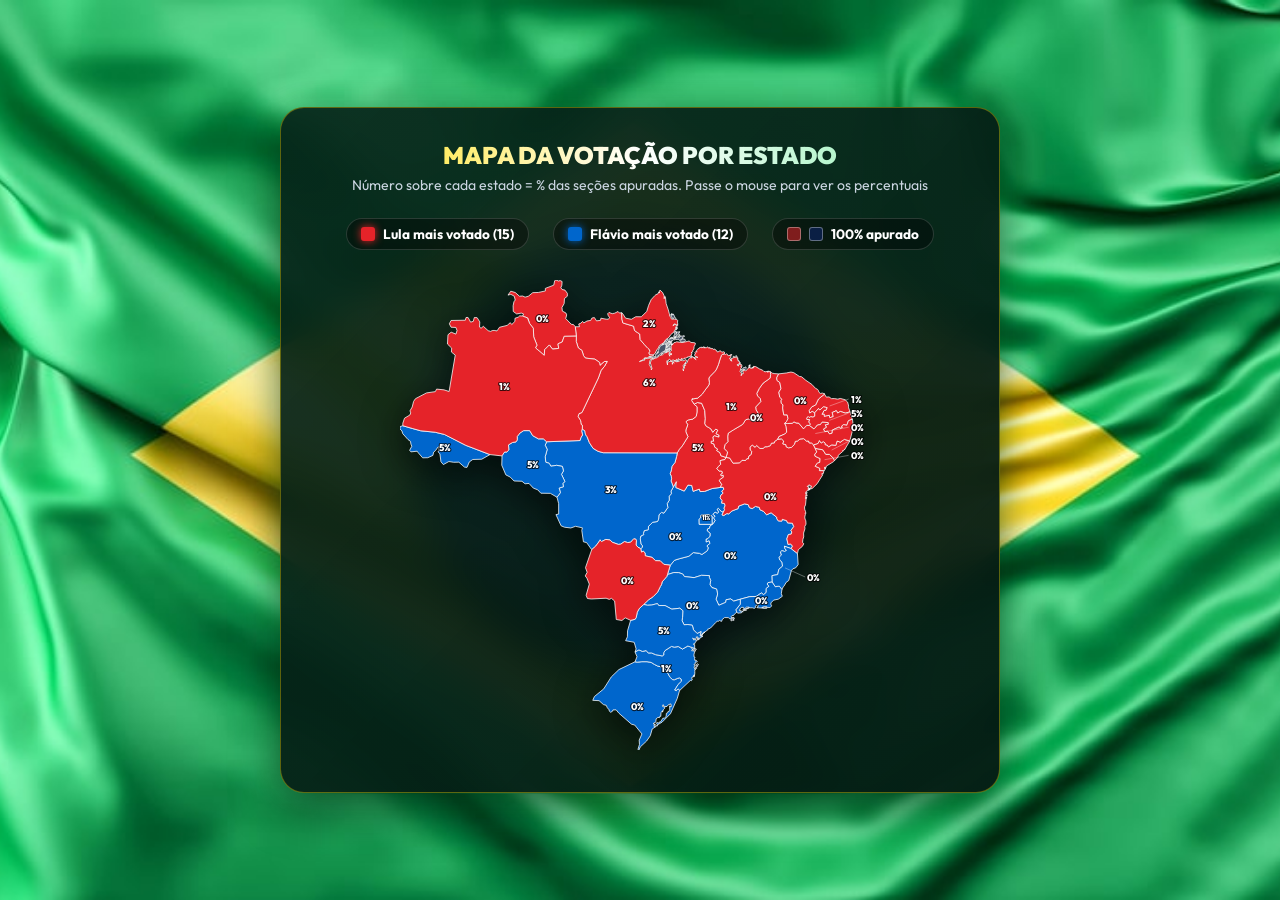
==== commit 7c8b5ef6: "feat: feedback no botão Atualizar e % apurado por estado no mapa - Botão Atualizar mostra estado (gi" ====
--- a/mapa.html
+++ b/mapa.html
@@ -78,6 +78,15 @@
 
     .box-red { width: 14px; height: 14px; background: #e52329; border-radius: 3px; box-shadow: 0 0 8px #e52329; }
     .box-blue { width: 14px; height: 14px; background: #0066cc; border-radius: 3px; box-shadow: 0 0 8px #0066cc; }
+    .box-red-done { width: 14px; height: 14px; background: #7f1d1d; border-radius: 3px; border: 1px solid rgba(255, 255, 255, 0.35); }
+    .box-blue-done { width: 14px; height: 14px; background: #0a1f44; border-radius: 3px; border: 1px solid rgba(255, 255, 255, 0.35); }
+
+    .tt-progress {
+      font-size: 0.75rem;
+      font-weight: 700;
+      color: #fde68a;
+      margin-top: 2px;
+    }
 
     .map-frame {
       display: flex;
@@ -110,6 +119,25 @@
     .state.state-flavio {
       fill: #0066cc;
     }
+
+    /* 100% apurado: tons escuros */
+    .state.state-lula-done { fill: #7f1d1d; }
+    .state.state-flavio-done { fill: #0a1f44; }
+
+    /* Rótulos de % apurado sobre o mapa */
+    .state-progress-label {
+      font-family: 'Outfit', sans-serif;
+      font-size: 7.5px;
+      font-weight: 800;
+      fill: #ffffff;
+      stroke: rgba(0, 0, 0, 0.75);
+      stroke-width: 1.6px;
+      paint-order: stroke;
+      stroke-linejoin: round;
+    }
+    .state-progress-label.tiny { font-size: 5px; stroke-width: 1.2px; }
+    .state-progress-label.done { fill: #ffdf00; }
+    .state-progress-leader { stroke: rgba(255, 255, 255, 0.55); stroke-width: 0.5px; }
 
     .state:hover {
       filter: brightness(1.3) drop-shadow(0 0 6px rgba(255, 255, 255, 0.85));
@@ -182,7 +210,7 @@
   <div class="map-card-standalone">
     <div class="header-box">
       <h1>MAPA DA VOTAÇÃO POR ESTADO</h1>
-      <p>Passe o mouse por cima dos estados para ver os percentuais</p>
+      <p>Número sobre cada estado = % das seções apuradas. Passe o mouse para ver os percentuais</p>
     </div>
 
     <div class="legend-bar">
@@ -194,11 +222,16 @@
         <span class="box-blue"></span>
         <span>Flávio mais votado (<strong id="count-flavio">13</strong>)</span>
       </div>
+      <div class="legend-pill" title="Estado com 100% das seções apuradas">
+        <span class="box-red-done"></span>
+        <span class="box-blue-done"></span>
+        <span>100% apurado</span>
+      </div>
     </div>
 
     <div class="map-frame">
       <svg version="1.1" id="Layer_1" xmlns="http://www.w3.org/2000/svg" xmlns:xlink="http://www.w3.org/1999/xlink" x="0px" y="0px"
-           class="brazil-svg" viewBox="0 0 353.845 367.766" enable-background="new 0 0 353.845 367.766"
+           class="brazil-svg" viewBox="0 0 375 367.766" enable-background="new 0 0 375 367.766"
            xml:space="preserve">
       <g>
           <polygon fill="#F3F3F3" stroke="#FFFFFF" stroke-linecap="round" stroke-linejoin="round" stroke-miterlimit="10" points="
@@ -724,9 +757,11 @@
       <span>Flávio:</span>
       <strong id="tt-flavio-pct">0,00%</strong>
     </div>
+    <div id="tt-progress" class="tt-progress">Apurado: —</div>
     <div id="tt-status" class="tt-status">Liderança</div>
   </div>
 
+  <script src="map-progress.js?v=20261025-3"></script>
   <script>
     const STATE_NAMES = {
       'AC': 'Acre', 'AL': 'Alagoas', 'AP': 'Amapá', 'AM': 'Amazonas',
@@ -775,6 +810,7 @@
     const ttLula = document.getElementById('tt-lula-pct');
     const ttFlavio = document.getElementById('tt-flavio-pct');
     const ttStatus = document.getElementById('tt-status');
+    const ttProgress = document.getElementById('tt-progress');
 
     function renderMap(dataObj) {
       let countLula = 0;
@@ -784,16 +820,9 @@
         const el = document.getElementById(uf);
         if (!el) return;
         const data = dataObj[uf];
-        const lulaLeads = data.lula >= data.flavio;
-        
-        el.classList.remove('state-lula', 'state-flavio');
-        if (lulaLeads) {
-          el.classList.add('state-lula');
-          countLula++;
-        } else {
-          el.classList.add('state-flavio');
-          countFlavio++;
-        }
+        const lulaLeads = MapProgress.applyStateClass(el, data);
+        if (lulaLeads) countLula++;
+        else countFlavio++;
 
         const newEl = el.cloneNode(true);
         el.parentNode.replaceChild(newEl, el);
@@ -803,6 +832,7 @@
           ttUf.textContent = uf;
           ttLula.textContent = `${data.lula.toFixed(2).replace('.', ',')}% (${Number(data.lulaVotes || 0).toLocaleString('pt-BR')} votos)`;
           ttFlavio.textContent = `${data.flavio.toFixed(2).replace('.', ',')}% (${Number(data.flavioVotes || 0).toLocaleString('pt-BR')} votos)`;
+          ttProgress.textContent = MapProgress.describeProgress(data);
 
           if (lulaLeads) {
             ttStatus.textContent = `🔴 Lula lidera (+${(data.lula - data.flavio).toFixed(2).replace('.', ',')} p.p.)`;
@@ -822,21 +852,73 @@
         });
       });
 
+      MapProgress.renderLabels(document.querySelector('.brazil-svg'), dataObj);
+
       document.getElementById('count-lula').textContent = countLula;
       document.getElementById('count-flavio').textContent = countFlavio;
     }
 
     renderMap(STATE_VOTES);
 
-    // Tentar carregar data/tse-states.json atualizado
-    fetch('data/tse-states.json')
-      .then(r => r.json())
-      .then(json => {
-        if (json && Object.keys(json).length >= 20) {
-          renderMap(json);
-        }
-      })
-      .catch(() => {});
+    // Buscar totalização dos 27 estados direto no TSE; fallback para snapshot local
+    const UFS = ['ac','al','ap','am','ba','ce','df','es','go','ma','mt','ms','mg','pa','pb','pr','pe','pi','rj','rn','rs','ro','rr','sc','sp','se','to'];
+
+    async function fetchStateLive(uf) {
+      const urls = [
+        `/api/tse?uf=${uf}`,
+        `https://resultados.tse.jus.br/oficial/ele2026/6258/dados/${uf}/${uf}-c0001-e006258-u.json`
+      ];
+      for (const url of urls) {
+        try {
+          const res = await fetch(url, { cache: 'no-store' });
+          const d = res.ok ? await res.json() : null;
+          if (!d || !d.carg) continue;
+          const entry = {
+            lula: 0,
+            flavio: 0,
+            lulaVotes: 0,
+            flavioVotes: 0,
+            sectionsCounted: parseInt(d.s?.st || 0, 10),
+            totalSections: parseInt(d.s?.ts || 0, 10),
+            progressPct: parseFloat(String(d.s?.pst || '0').replace(',', '.'))
+          };
+          for (const agr of d.carg[0].agr) {
+            for (const par of agr.par) {
+              for (const cand of par.cand) {
+                if (cand.n === '13') {
+                  entry.lula = parseFloat(cand.pvap.replace(',', '.'));
+                  entry.lulaVotes = parseInt(cand.vap, 10);
+                }
+                if (cand.n === '22') {
+                  entry.flavio = parseFloat(cand.pvap.replace(',', '.'));
+                  entry.flavioVotes = parseInt(cand.vap, 10);
+                }
+              }
+            }
+          }
+          return entry;
+        } catch (e) {}
+      }
+      return null;
+    }
+
+    async function syncStates() {
+      const results = await Promise.all(UFS.map(fetchStateLive));
+      const live = {};
+      results.forEach((entry, i) => { if (entry) live[UFS[i].toUpperCase()] = entry; });
+      if (Object.keys(live).length >= 20) {
+        renderMap(live);
+        return;
+      }
+      try {
+        const res = await fetch('data/tse-states.json', { cache: 'no-store' });
+        const json = await res.json();
+        if (json && Object.keys(json).length >= 20) renderMap(json);
+      } catch (e) {}
+    }
+
+    syncStates();
+    setInterval(syncStates, 2 * 60 * 1000);
   </script>
 </body>
 </html>
